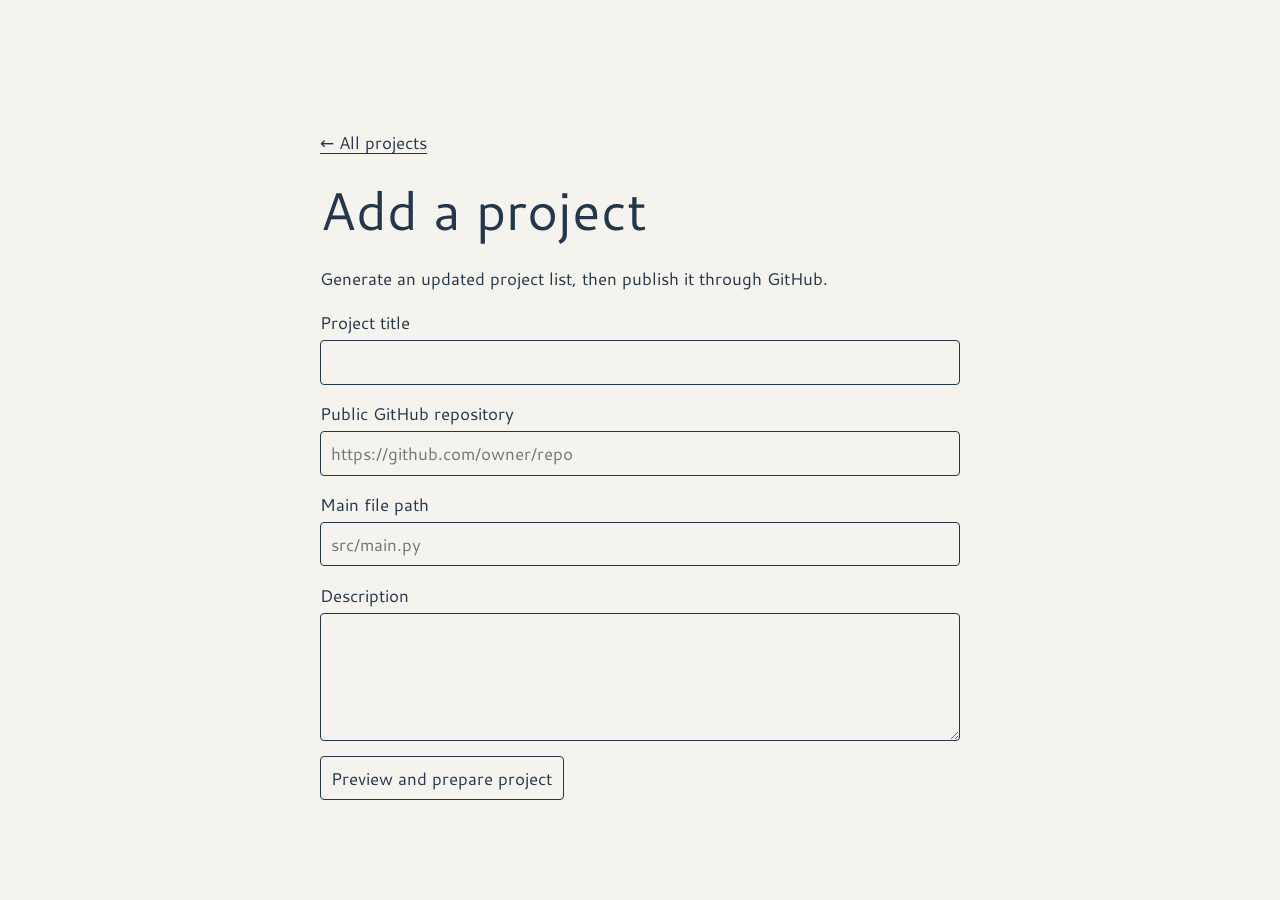
==== admin/index.html @ c15e361c "Update portfolio and add static project editor" ====
<!doctype html>
<html lang="en">
<head>
  <meta charset="utf-8">
  <meta name="viewport" content="width=device-width, initial-scale=1">
  <meta name="robots" content="noindex">
  <title>Add a project · Ishaq Hussain</title>
  <link rel="stylesheet" href="../style.css">
  <script defer src="../projects.js"></script>
  <script type="module" src="editor.mjs"></script>
</head>
<body>
  <main class="project-editor">
    <a class="back-link" href="../#projects">← All projects</a>
    <h1>Add a project</h1>
    <p>Generate an updated project list, then publish it through GitHub.</p>
    <form id="project-form">
      <label>Project title <input name="title" maxlength="120" required></label>
      <label>Public GitHub repository <input name="repository" type="url" placeholder="https://github.com/owner/repo" required></label>
      <label>Main file path <input name="path" placeholder="src/main.py" required></label>
      <label>Description <textarea name="description" rows="4" maxlength="5000" required></textarea></label>
      <button type="submit">Preview and prepare project</button>
    </form>
    <p id="editor-status" role="status"></p>
    <section id="editor-output" hidden>
      <h2>Source preview</h2>
      <pre class="project-code"><code id="source-preview"></code></pre>
      <a id="download-projects" download="projects.js">Download projects.js</a>
      <p>Replace the repository’s existing <code>projects.js</code> with the downloaded file. Start from the latest published project list before adding another project.</p>
      <a href="https://github.com/1physix/Portfolio/upload/main">Open GitHub’s upload page</a>
    </section>
  </main>
</body>
</html>
---- style.css ----
@font-face {
  font-family: "Cantarell Regular";
  font-weight: 400;
  src: url("Cantarell-Regular.ttf") format("truetype");
  font-display: swap;
}

:root {
  --paper: #f5f3ed;
  --ink: #24374a;
  --logo-filter: brightness(0) invert(0);
  --theme-transition: 360ms cubic-bezier(.4, 0, .2, 1);
  color-scheme: light;
}

html[data-theme="dark"] {
  --paper: #1b2530;
  --ink: #f5f3ed;
  --logo-filter: brightness(0) invert(1);
  color-scheme: dark;
}

* { box-sizing: border-box; }
body {
  margin: 0;
  background: var(--paper);
  color: var(--ink);
  font: 1.0625rem/1.65 "Cantarell Regular", system-ui, sans-serif;
}
a { color: inherit; text-underline-offset: .22em; }
a:focus-visible { outline: 2px solid var(--ink); outline-offset: 4px; }
.skip { position: absolute; top: .75rem; left: .75rem; }
.skip:not(:focus) { transform: translateY(-200%); }

nav {
  display: flex;
  flex-wrap: wrap;
  justify-content: center;
  gap: .65rem;
  padding: 1.75rem 1rem 0;
}
nav a {
  border: 1px solid var(--ink);
  border-radius: .25rem;
  padding: .3rem .95rem;
  text-decoration: none;
}
nav a:hover, nav a[aria-current="page"] {
  color: var(--paper);
  background: var(--ink);
}
main {
  width: min(100% - 2.5rem, 40rem);
  margin: clamp(3.5rem, 11vw, 8rem) auto 4rem;
}
#home-view, #blog-view { text-align: center; }
h1, h2 { font-weight: 400; line-height: 1.2; }
h1 { margin: 0 0 1.4rem; font-size: clamp(2.3rem, 7vw, 3.3rem); }
p { margin: 0 0 1rem; }

.socials, .stack, .project-links {
  display: flex;
  flex-wrap: wrap;
  gap: .4rem 1rem;
  list-style: none;
  padding: 0;
}
.socials { justify-content: center; margin-top: 1.5rem; }
.socials a { display: inline-flex; align-items: center; gap: .4rem; }
.socials img {
  object-fit: contain;
  filter: var(--logo-filter);
  opacity: .4;
  transition: opacity .16s ease, transform .16s ease, filter var(--theme-transition);
}
.socials a:hover img, .socials a:focus-visible img {
  opacity: 1;
  transform: scale(1.15);
}
@media (prefers-reduced-motion: reduce) {
  .socials img { transition: none; }
}

.projects { display: grid; gap: .8rem; }
.project {
  position: relative;
  display: block;
  border: 1px solid var(--ink);
  border-radius: .25rem;
  padding: 1rem 2.5rem 1rem 1rem;
  text-decoration: none;
}
.project h2 { margin: .2rem 0 .35rem; font-size: 1.3rem; }
.project:hover h2, .project:focus-visible h2 { text-decoration: underline; }
.card-arrow { position: absolute; top: 1rem; right: 1rem; }
.eyebrow, .stack { font-size: .9rem; }
.project .stack, .eyebrow { margin: 0; }
.project-summary { margin-bottom: .5rem; }
.back-link { display: inline-block; margin-bottom: 1.4rem; }
#detail-view h1 { margin-top: .25rem; }
#detail-view h2 { margin-top: 1.5rem; }
.project-image { display: block; max-width: 100%; height: auto; }
[hidden] { display: none !important; }

.theme-toggle {
  display: grid;
  place-items: center;
  width: 2.5rem;
  padding: 0;
  border: 1px solid var(--ink);
  border-radius: .25rem;
  background: var(--paper);
  color: var(--ink);
  font: inherit;
  cursor: pointer;
}
.theme-toggle:hover { background: var(--ink); color: var(--paper); }
.theme-toggle:focus-visible { outline: 2px solid var(--ink); outline-offset: 4px; }
.theme-icon {
  grid-area: 1 / 1;
  font-size: 1.4rem;
  line-height: 1;
  opacity: 1;
  transform: rotate(0) scale(1);
  transition: opacity var(--theme-transition), transform var(--theme-transition);
}
.theme-icon.moon { opacity: 0; transform: rotate(-25deg) scale(.8); }
[data-theme="dark"] .sun { opacity: 0; transform: rotate(25deg) scale(.8); }
[data-theme="dark"] .moon { opacity: 1; transform: rotate(0) scale(1); }
.animate-theme body,
.animate-theme nav a,
.animate-theme .theme-toggle,
.animate-theme .project {
  transition:
    background-color var(--theme-transition),
    color var(--theme-transition),
    border-color var(--theme-transition);
}

@media (prefers-reduced-motion: reduce) {
  :root { --theme-transition: 0ms; }
}

.project-editor form { display: grid; gap: .9rem; margin-bottom: 1rem; }
.project-editor label { display: grid; gap: .25rem; }
.project-editor input, .project-editor textarea, .project-editor button {
  padding: .45rem .65rem;
  border: 1px solid var(--ink);
  border-radius: .25rem;
  background: var(--paper);
  color: var(--ink);
  font: inherit;
}
.project-editor button { justify-self: start; cursor: pointer; }
.project-code {
  overflow: auto;
  max-height: 28rem;
  padding: .85rem;
  border: 1px solid var(--ink);
  border-radius: .25rem;
}
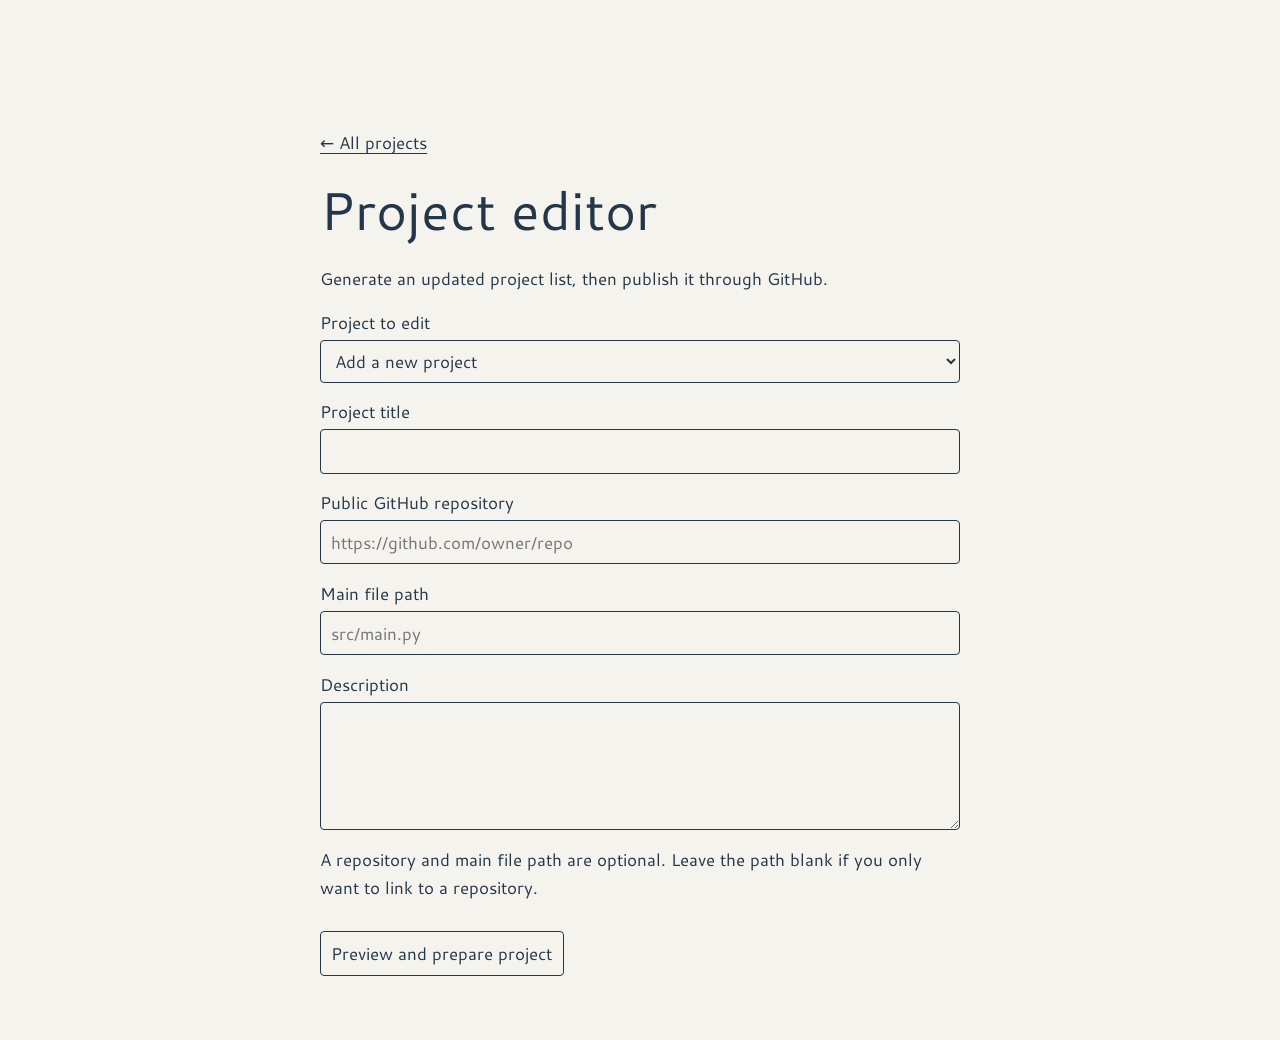
==== commit 7cba749f: "Allow editing existing portfolio projects in admin" ====
--- a/admin/index.html
+++ b/admin/index.html
@@ -4,7 +4,7 @@
   <meta charset="utf-8">
   <meta name="viewport" content="width=device-width, initial-scale=1">
   <meta name="robots" content="noindex">
-  <title>Add a project · Ishaq Hussain</title>
+  <title>Project editor · Ishaq Hussain</title>
   <link rel="stylesheet" href="../style.css">
   <script defer src="../projects.js"></script>
   <script type="module" src="editor.mjs"></script>
@@ -12,13 +12,15 @@
 <body>
   <main class="project-editor">
     <a class="back-link" href="../#projects">← All projects</a>
-    <h1>Add a project</h1>
+    <h1>Project editor</h1>
     <p>Generate an updated project list, then publish it through GitHub.</p>
     <form id="project-form">
+      <label>Project to edit <select name="project"><option value="">Add a new project</option></select></label>
       <label>Project title <input name="title" maxlength="120" required></label>
-      <label>Public GitHub repository <input name="repository" type="url" placeholder="https://github.com/owner/repo" required></label>
-      <label>Main file path <input name="path" placeholder="src/main.py" required></label>
+      <label>Public GitHub repository <input name="repository" type="url" placeholder="https://github.com/owner/repo"></label>
+      <label>Main file path <input name="path" placeholder="src/main.py"></label>
       <label>Description <textarea name="description" rows="4" maxlength="5000" required></textarea></label>
+      <p>A repository and main file path are optional. Leave the path blank if you only want to link to a repository.</p>
       <button type="submit">Preview and prepare project</button>
     </form>
     <p id="editor-status" role="status"></p>
--- a/style.css
+++ b/style.css
@@ -143,7 +143,7 @@
 
 .project-editor form { display: grid; gap: .9rem; margin-bottom: 1rem; }
 .project-editor label { display: grid; gap: .25rem; }
-.project-editor input, .project-editor textarea, .project-editor button {
+.project-editor input, .project-editor textarea, .project-editor select, .project-editor button {
   padding: .45rem .65rem;
   border: 1px solid var(--ink);
   border-radius: .25rem;
